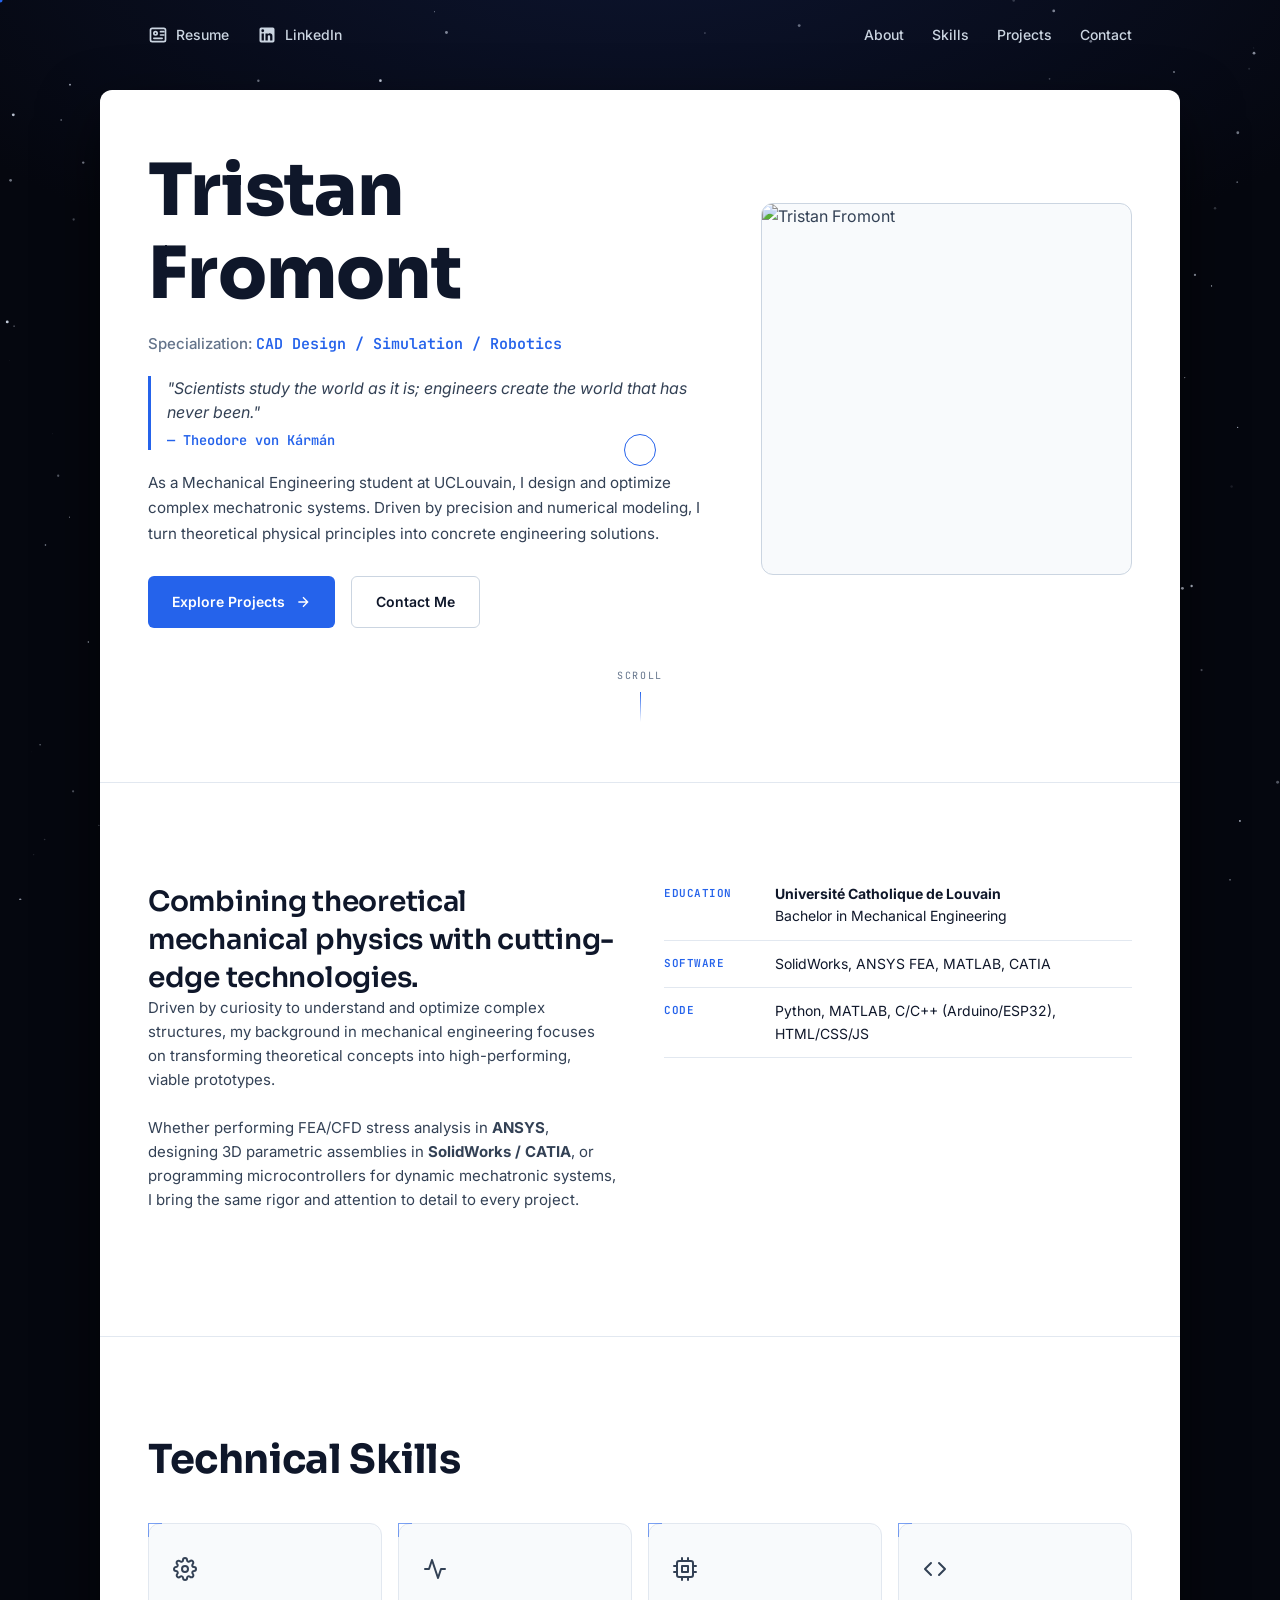
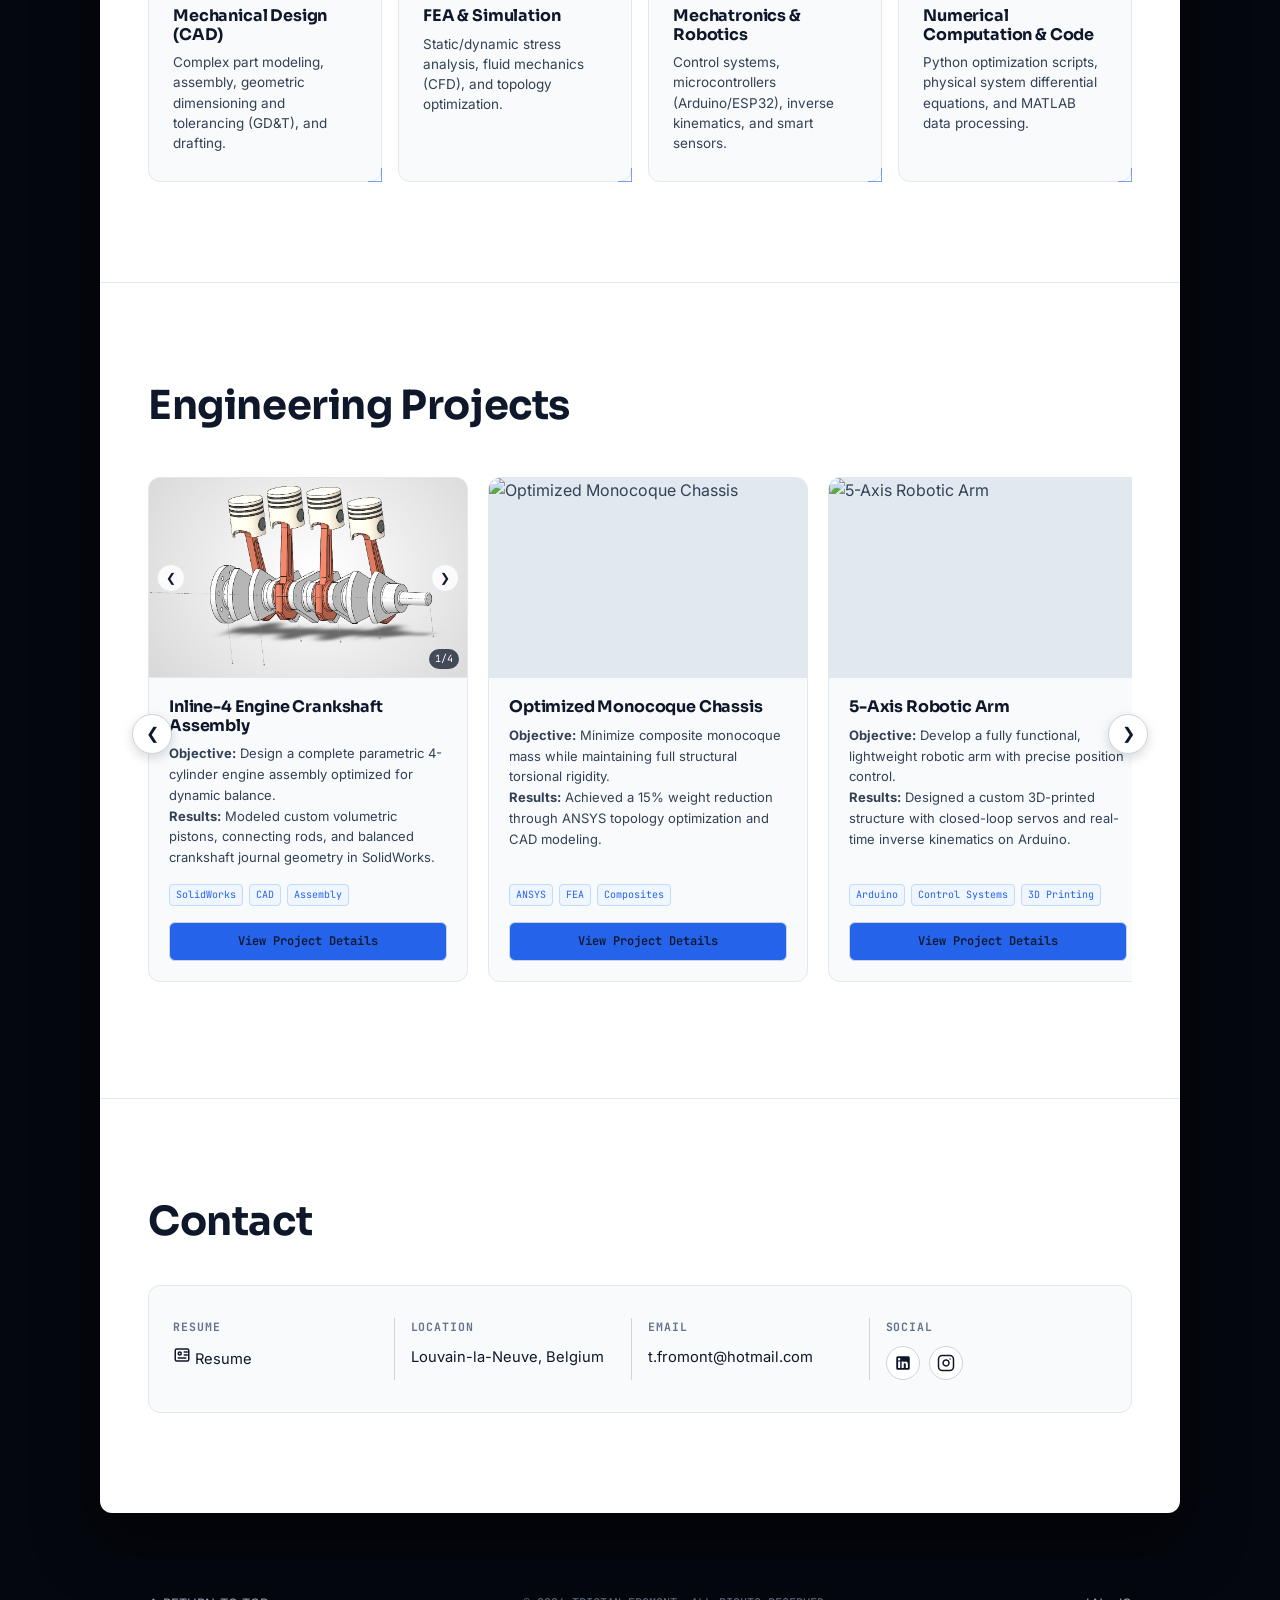
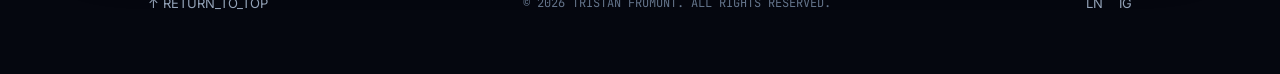
==== index.html @ 19941655 "Add files via upload" ====
<!DOCTYPE html>
<html lang="en">
<head>
    <meta charset="UTF-8">
    <meta name="viewport" content="width=device-width, initial-scale=1.0">
    <title>Mechanical Engineering & Innovation | Tristan Fromont Portfolio</title>

    <link rel="preconnect" href="https://fonts.googleapis.com">
    <link rel="preconnect" href="https://fonts.gstatic.com" crossorigin>
    <link href="https://fonts.googleapis.com/css2?family=Inter:wght@300;400;500;600&family=JetBrains+Mono:wght@400;500&family=Sora:wght@500;600;700&display=swap" rel="stylesheet">

    <link rel="stylesheet" href="css/style.css">
</head>
<body>

<a href="#main" class="skip-link">Skip to main content</a>

<canvas id="starfield"></canvas>
<div class="grid-overlay"></div>

<div class="cursor-dot"></div>
<div class="cursor-ring"></div>

<header class="nav" id="nav">
    <div class="nav__inner">
        <div class="nav__actions-left">
            <a href="documents/CV.pdf" download class="nav__link nav__link--icon" title="Download Resume">
                <svg width="22" height="22" viewBox="0 0 24 24" fill="none" stroke="currentColor" stroke-width="2" stroke-linecap="round" stroke-linejoin="round">
                    <rect x="3" y="4" width="18" height="16" rx="2"/>
                    <circle cx="9" cy="10" r="2"/>
                    <line x1="15" y1="8" x2="19" y2="8"/>
                    <line x1="15" y1="12" x2="19" y2="12"/>
                    <line x1="7" y1="16" x2="17" y2="16"/>
                </svg>
                <span>Resume</span>
            </a>

            <a href="https://linkedin.com" target="_blank" rel="noopener" class="nav__link nav__link--icon" title="LinkedIn Profile" aria-label="LinkedIn Profile">
                <svg width="22" height="22" viewBox="0 0 24 24" fill="currentColor">
                    <path d="M19 3a2 2 0 0 1 2 2v14a2 2 0 0 1-2 2H5a2 2 0 0 1-2-2V5a2 2 0 0 1 2-2h14m-.5 15.5v-5.3a3.26 3.26 0 0 0-3.26-3.26c-.85 0-1.84.52-2.28 1.3v-1.11h-2.79v8.37h2.79v-4.93c0-.77.62-1.4 1.39-1.4a1.4 1.4 0 0 1 1.4 1.4v4.93h2.75M6.88 8.56a1.68 1.68 0 0 0 1.68-1.68c0-.93-.75-1.69-1.68-1.69a1.69 1.69 0 0 0-1.69 1.69c0 .93.76 1.68 1.69 1.68m1.39 9.94v-8.37H5.5v8.37h2.77z"/>
                </svg>
                <span>LinkedIn</span>
            </a>
        </div>

        <nav class="nav__links">
            <a href="#about" class="nav__link" data-nav>About</a>
            <a href="#skills" class="nav__link" data-nav>Skills</a>
            <a href="#projects" class="nav__link" data-nav>Projects</a>
            <a href="#contact" class="nav__link" data-nav>Contact</a>
        </nav>

        <button class="nav__burger" id="navBurger" aria-label="Mobile Menu" aria-expanded="false">
            <span></span><span></span><span></span>
        </button>
    </div>

    <div class="nav__mobile" id="navMobile">
        <a href="documents/CV.pdf" download class="nav__link">Resume</a>
        <a href="https://linkedin.com" target="_blank" rel="noopener" class="nav__link">LinkedIn</a>
        <a href="#about" data-nav>About</a>
        <a href="#skills" data-nav>Skills</a>
        <a href="#projects" data-nav>Projects</a>
        <a href="#contact" data-nav>Contact</a>
    </div>
</header>

<main id="main">

    <section id="home" class="hero">
        <div class="hero__inner">
            <div class="hero__content" data-reveal>
                <h1 class="hero__name">
                    <span>Tristan</span>
                    <span>Fromont</span>
                </h1>

                <p class="hero__role">
                    Specialization: <span class="hero__role-mono">CAD Design / Simulation / Robotics</span>
                </p>

                <blockquote class="hero__tagline">
                    "Scientists study the world as it is; engineers create the world that has never been."
                    <cite class="hero__tagline-author">— Theodore von Kármán</cite>
                </blockquote>

                <p class="hero__intro">
                    As a Mechanical Engineering student at UCLouvain, I design and optimize complex mechatronic systems. Driven by precision and numerical modeling, I turn theoretical physical principles into concrete engineering solutions.
                </p>

                <div class="hero__actions">
                    <a href="#projects" class="btn btn--primary">
                        <span>Explore Projects</span>
                        <svg width="16" height="16" viewBox="0 0 24 24" fill="none" stroke="currentColor" stroke-width="2"><path d="M5 12h14M12 5l7 7-7 7"/></svg>
                    </a>
                    <a href="#contact" class="btn btn--ghost">Contact Me</a>
                </div>
            </div>

            <div class="hero__visual" data-reveal>
                <div class="viewport">
                    <div class="corner corner--tl"></div>
                    <div class="corner corner--tr"></div>
                    <div class="corner corner--bl"></div>
                    <div class="corner corner--br"></div>

                    <img src="assets/projects/PhotoMoi.jpg" alt="Tristan Fromont" class="hero__profile-img">
                </div>
            </div>
        </div>

        <div class="scroll-cue">
            <span>SCROLL</span>
            <div class="scroll-cue__line"></div>
        </div>
    </section>

    <section id="about" class="section__inner" data-reveal>
        <div class="about__grid">
            <div class="about__content">
                <h2 class="about__statement">
                    Combining theoretical mechanical physics with cutting-edge technologies.
                </h2>
                <div class="about__details">
                    <p>
                        Driven by curiosity to understand and optimize complex structures, my background in mechanical engineering focuses on transforming theoretical concepts into high-performing, viable prototypes.
                    </p>
                    <p>
                        Whether performing FEA/CFD stress analysis in <strong>ANSYS</strong>, designing 3D parametric assemblies in <strong>SolidWorks / CATIA</strong>, or programming microcontrollers for dynamic mechatronic systems, I bring the same rigor and attention to detail to every project.
                    </p>
                </div>
            </div>

            <div class="about__side">
                <ul class="about__facts">
                    <li>
                        <span>EDUCATION</span>
                        <div>
                            <strong>Université Catholique de Louvain</strong><br>
                            Bachelor in Mechanical Engineering
                        </div>
                    </li>
                    <li>
                        <span>SOFTWARE</span>
                        <div>
                            SolidWorks, ANSYS FEA, MATLAB, CATIA
                        </div>
                    </li>
                    <li>
                        <span>CODE</span>
                        <div>
                            Python, MATLAB, C/C++ (Arduino/ESP32), HTML/CSS/JS
                        </div>
                    </li>
                </ul>
            </div>
        </div>
    </section>

    <section id="skills" class="section__inner" data-reveal>
        <h2 class="section__title">Technical Skills</h2>

        <div class="skills__grid">
            <div class="skill-card">
                <div class="corner corner--tl"></div>
                <div class="corner corner--br"></div>
                <div class="skill-card__icon">
                    <svg width="24" height="24" viewBox="0 0 24 24" fill="none" stroke="currentColor" stroke-width="2" stroke-linecap="round" stroke-linejoin="round">
                        <circle cx="12" cy="12" r="3"></circle>
                        <path d="M19.4 15a1.65 1.65 0 0 0 .33 1.82l.06.06a2 2 0 0 1 0 2.83 2 2 0 0 1-2.83 0l-.06-.06a1.65 1.65 0 0 0-1.82-.33 1.65 1.65 0 0 0-1 1.51V21a2 2 0 0 1-2 2 2 2 0 0 1-2-2v-.09A1.65 1.65 0 0 0 9 19.4a1.65 1.65 0 0 0-1.82.33l-.06.06a2 2 0 0 1-2.83 0 2 2 0 0 1 0-2.83l.06-.06a1.65 1.65 0 0 0 .33-1.82 1.65 1.65 0 0 0-1.51-1H3a2 2 0 0 1-2-2 2 2 0 0 1 2-2h.09A1.65 1.65 0 0 0 4.6 9a1.65 1.65 0 0 0-.33-1.82l-.06-.06a2 2 0 0 1 0-2.83 2 2 0 0 1 2.83 0l.06.06a1.65 1.65 0 0 0 1.82.33H9a1.65 1.65 0 0 0 1-1.51V3a2 2 0 0 1 2-2 2 2 0 0 1 2 2v.09a1.65 1.65 0 0 0 1 1.51 1.65 1.65 0 0 0 1.82-.33l.06-.06a2 2 0 0 1 2.83 0 2 2 0 0 1 0 2.83l-.06.06a1.65 1.65 0 0 0-.33 1.82V9a1.65 1.65 0 0 0 1.51 1H21a2 2 0 0 1 2 2 2 2 0 0 1-2 2h-.09a1.65 1.65 0 0 0-1.51 1z"></path>
                    </svg>
                </div>
                <h4>Mechanical Design (CAD)</h4>
                <p>Complex part modeling, assembly, geometric dimensioning and tolerancing (GD&T), and drafting.</p>
            </div>
            <div class="skill-card">
                <div class="corner corner--tl"></div>
                <div class="corner corner--br"></div>
                <div class="skill-card__icon">
                    <svg width="24" height="24" viewBox="0 0 24 24" fill="none" stroke="currentColor" stroke-width="2" stroke-linecap="round" stroke-linejoin="round">
                        <polyline points="22 12 18 12 15 21 9 3 6 12 2 12"></polyline>
                    </svg>
                </div>
                <h4>FEA & Simulation</h4>
                <p>Static/dynamic stress analysis, fluid mechanics (CFD), and topology optimization.</p>
            </div>
            <div class="skill-card">
                <div class="corner corner--tl"></div>
                <div class="corner corner--br"></div>
                <div class="skill-card__icon">
                    <svg width="24" height="24" viewBox="0 0 24 24" fill="none" stroke="currentColor" stroke-width="2" stroke-linecap="round" stroke-linejoin="round">
                        <rect x="4" y="4" width="16" height="16" rx="2" ry="2"></rect>
                        <rect x="9" y="9" width="6" height="6"></rect>
                        <line x1="9" y1="1" x2="9" y2="4"></line>
                        <line x1="15" y1="1" x2="15" y2="4"></line>
                        <line x1="9" y1="20" x2="9" y2="23"></line>
                        <line x1="15" y1="20" x2="15" y2="23"></line>
                        <line x1="20" y1="9" x2="23" y2="9"></line>
                        <line x1="20" y1="15" x2="23" y2="15"></line>
                        <line x1="1" y1="9" x2="4" y2="9"></line>
                        <line x1="1" y1="15" x2="4" y2="15"></line>
                    </svg>
                </div>
                <h4>Mechatronics & Robotics</h4>
                <p>Control systems, microcontrollers (Arduino/ESP32), inverse kinematics, and smart sensors.</p>
            </div>
            <div class="skill-card">
                <div class="corner corner--tl"></div>
                <div class="corner corner--br"></div>
                <div class="skill-card__icon">
                    <svg width="24" height="24" viewBox="0 0 24 24" fill="none" stroke="currentColor" stroke-width="2" stroke-linecap="round" stroke-linejoin="round">
                        <polyline points="16 18 22 12 16 6"></polyline>
                        <polyline points="8 6 2 12 8 18"></polyline>
                    </svg>
                </div>
                <h4>Numerical Computation & Code</h4>
                <p>Python optimization scripts, physical system differential equations, and MATLAB data processing.</p>
            </div>
        </div>
    </section>

    <section id="projects" class="section__inner" data-reveal>
        <h2 class="section__title">Engineering Projects</h2>

        <div class="projects__slider-wrapper">
            <button class="projects-nav-btn projects-nav-btn--prev" onclick="scrollProjects('left')" aria-label="Previous Project">❮</button>
            <button class="projects-nav-btn projects-nav-btn--next" onclick="scrollProjects('right')" aria-label="Next Project">❯</button>

            <div class="projects__grid--horizontal" id="projectsGrid">

                <article class="project-card">
                    <div class="project-card__media">
                        <button class="img-nav-btn img-nav-btn--prev" onclick="changeProjectImage(this, -1)" aria-label="Previous image">❮</button>
                        <button class="img-nav-btn img-nav-btn--next" onclick="changeProjectImage(this, 1)" aria-label="Next image">❯</button>

                        <span class="img-counter">1/4</span>

                        <img src="assets/projects/vilbrequin_principale.png" alt="3D Iso View" class="project-card__img-item active">
                        <img src="assets/projects/vilbrequin_face.png" alt="Front View" class="project-card__img-item">
                        <img src="assets/projects/vilbrequin_cote.png" alt="Side View" class="project-card__img-item">
                        <img src="assets/projects/vilbrequin_haut.png" alt="Top View" class="project-card__img-item">
                    </div>
                    <div class="project-card__body">
                        <h3 class="project-card__title">Inline-4 Engine Crankshaft Assembly</h3>
                        <p class="project-card__desc">
                            <strong>Objective:</strong> Design a complete parametric 4-cylinder engine assembly optimized for dynamic balance.<br>
                            <strong>Results:</strong> Modeled custom volumetric pistons, connecting rods, and balanced crankshaft journal geometry in SolidWorks.
                        </p>
                        <div class="project-card__stack">
                            <span>SolidWorks</span>
                            <span>CAD</span>
                            <span>Assembly</span>
                        </div>
                        <div class="project-card__actions">
                            <a href="project-engine.html" class="btn btn--primary">View Project Details</a>
                        </div>
                    </div>
                </article>

                <article class="project-card">
                    <div class="project-card__media">
                        <img src="assets/projects/chassis.jpg" alt="Optimized Monocoque Chassis" class="project-card__img-item active">
                    </div>
                    <div class="project-card__body">
                        <h3 class="project-card__title">Optimized Monocoque Chassis</h3>
                        <p class="project-card__desc">
                            <strong>Objective:</strong> Minimize composite monocoque mass while maintaining full structural torsional rigidity.<br>
                            <strong>Results:</strong> Achieved a 15% weight reduction through ANSYS topology optimization and CAD modeling.
                        </p>
                        <div class="project-card__stack">
                            <span>ANSYS</span>
                            <span>FEA</span>
                            <span>Composites</span>
                        </div>
                        <div class="project-card__actions">
                            <a href="project-chassis.html" class="btn btn--primary">View Project Details</a>
                        </div>
                    </div>
                </article>

                <article class="project-card">
                    <div class="project-card__media">
                        <img src="assets/projects/robotic-arm.jpg" alt="5-Axis Robotic Arm" class="project-card__img-item active">
                    </div>
                    <div class="project-card__body">
                        <h3 class="project-card__title">5-Axis Robotic Arm</h3>
                        <p class="project-card__desc">
                            <strong>Objective:</strong> Develop a fully functional, lightweight robotic arm with precise position control.<br>
                            <strong>Results:</strong> Designed a custom 3D-printed structure with closed-loop servos and real-time inverse kinematics on Arduino.
                        </p>
                        <div class="project-card__stack">
                            <span>Arduino</span>
                            <span>Control Systems</span>
                            <span>3D Printing</span>
                        </div>
                        <div class="project-card__actions">
                            <a href="project-robotic-arm.html" class="btn btn--primary">View Project Details</a>
                        </div>
                    </div>
                </article>

                <article class="project-card">
                    <div class="project-card__media">
                        <img src="assets/projects/orbit-sim.jpg" alt="Orbit & Trajectory Simulator" class="project-card__img-item active">
                    </div>
                    <div class="project-card__body">
                        <h3 class="project-card__title">Orbit & Trajectory Simulator</h3>
                        <p class="project-card__desc">
                            <strong>Objective:</strong> Model celestial mechanics, orbital insertion, and gravity assist maneuvers.<br>
                            <strong>Results:</strong> Programmed a Python numerical integration engine (NumPy / Matplotlib) to simulate and display trajectory paths.
                        </p>
                        <div class="project-card__stack">
                            <span>Python</span>
                            <span>NumPy</span>
                            <span>Physics</span>
                        </div>
                        <div class="project-card__actions">
                            <a href="project-orbit.html" class="btn btn--primary">View Project Details</a>
                        </div>
                    </div>
                </article>

            </div>
        </div>
    </section>

    <section id="contact" class="section__inner" data-reveal>
        <h2 class="section__title">Contact</h2>

        <div class="contact-bar">
            <div class="contact-bar__col">
                <span class="contact-bar__label">RESUME</span>
                <a href="documents/CV.pdf" download class="contact-bar__link">
                    <svg width="18" height="18" viewBox="0 0 24 24" fill="none" stroke="currentColor" stroke-width="2" stroke-linecap="round" stroke-linejoin="round">
                        <rect x="3" y="4" width="18" height="16" rx="2"/>
                        <circle cx="9" cy="10" r="2"/>
                        <line x1="15" y1="8" x2="19" y2="8"/>
                        <line x1="15" y1="12" x2="19" y2="12"/>
                        <line x1="7" y1="16" x2="17" y2="16"/>
                    </svg>
                    <span>Resume</span>
                </a>
            </div>

            <div class="contact-bar__col">
                <span class="contact-bar__label">LOCATION</span>
                <span class="contact-bar__text">Louvain-la-Neuve, Belgium</span>
            </div>

            <div class="contact-bar__col">
                <span class="contact-bar__label">EMAIL</span>
                <a href="mailto:t.fromont@hotmail.com" class="contact-bar__value-link">t.fromont@hotmail.com</a>
            </div>

            <div class="contact-bar__col">
                <span class="contact-bar__label">SOCIAL</span>
                <div class="contact-bar__socials">
                    <a href="https://linkedin.com" target="_blank" rel="noopener" aria-label="LinkedIn" class="social-icon-btn">
                        <svg width="18" height="18" viewBox="0 0 24 24" fill="currentColor">
                            <path d="M19 3a2 2 0 0 1 2 2v14a2 2 0 0 1-2 2H5a2 2 0 0 1-2-2V5a2 2 0 0 1 2-2h14m-.5 15.5v-5.3a3.26 3.26 0 0 0-3.26-3.26c-.85 0-1.84.52-2.28 1.3v-1.11h-2.79v8.37h2.79v-4.93c0-.77.62-1.4 1.39-1.4a1.4 1.4 0 0 1 1.4 1.4v4.93h2.75M6.88 8.56a1.68 1.68 0 0 0 1.68-1.68c0-.93-.75-1.69-1.68-1.69a1.69 1.69 0 0 0-1.69 1.69c0 .93.76 1.68 1.69 1.68m1.39 9.94v-8.37H5.5v8.37h2.77z"/>
                        </svg>
                    </a>
                    <a href="https://instagram.com/tristan_fro" target="_blank" rel="noopener" aria-label="Instagram" class="social-icon-btn">
                        <svg width="18" height="18" viewBox="0 0 24 24" fill="none" stroke="currentColor" stroke-width="2" stroke-linecap="round" stroke-linejoin="round">
                            <rect x="2" y="2" width="20" height="20" rx="5" ry="5"></rect>
                            <path d="M16 11.37A4 4 0 1 1 12.63 8 4 4 0 0 1 16 11.37z"></path>
                            <line x1="17.5" y1="6.5" x2="17.51" y2="6.5"></line>
                        </svg>
                    </a>
                </div>
            </div>
        </div>
    </section>
</main>

<footer class="footer">
    <div class="footer__inner">
        <a href="#home" class="footer__top">↑ RETURN_TO_TOP</a>
        <span class="footer__copy">&copy; <span id="year"></span> TRISTAN FROMONT. ALL RIGHTS RESERVED.</span>
        <div class="footer__socials">
            <a href="https://linkedin.com" target="_blank" rel="noopener" aria-label="LinkedIn">LN</a>
            <a href="https://instagram.com/tristan_fro" target="_blank" rel="noopener" aria-label="Instagram">IG</a>
        </div>
    </div>
</footer>

<script src="js/script.js"></script>
</body>
</html>
---- css/style.css ----
/* ================================================================
   PORTFOLIO STYLESHEET
   Design system: "Technical Viewport" — Tranche blanche centrale
   sur fond étoilé deep-space.
   ================================================================ */

/* ----------------------------------------------------------------
   1. DESIGN TOKENS
---------------------------------------------------------------- */
:root {
    /* Backgrounds */
    --bg-space: #05070f;       /* Fond étoilé global */
    --bg-sheet: #ffffff;       /* Tranche blanche centrale */
    --bg-card: #f8fafc;        /* Fond des cartes / panneaux */
    --bg-card-hover: #f1f5f9;  /* Survol des cartes */

    /* Lines & Borders */
    --line: #e2e8f0;
    --line-strong: #cbd5e1;

    /* Text (Fond Blanc) */
    --text-0: #0f172a;        /* Titres, near-black */
    --text-1: #334155;        /* Texte principal, gris foncé */
    --text-2: #64748b;        /* Textes secondaires / étiquettes */

    /* Accents (Ajustés pour lisibilité sur blanc) */
    --accent: #2563eb;        /* Bleu roi dynamique */
    --accent-hover: #1d4ed8;
    --accent-glow: rgba(37, 99, 235, 0.12);

    /* Type */
    --font-display: 'Sora', sans-serif;
    --font-body: 'Inter', sans-serif;
    --font-mono: 'JetBrains Mono', monospace;

    /* Layout */
    --page-max: 1080px;
    --gutter: clamp(20px, 5vw, 48px);
    --section-pad: clamp(50px, 8vw, 100px);
    --radius-s: 6px;
    --radius-m: 12px;

    /* Motion */
    --ease: cubic-bezier(0.16, 1, 0.3, 1);
    --dur-s: 0.25s;
    --dur-m: 0.6s;
}

/* ----------------------------------------------------------------
   2. RESET & BASE
---------------------------------------------------------------- */
* { box-sizing: border-box; }
html { scroll-behavior: smooth; }

@media (prefers-reduced-motion: reduce) {
    html { scroll-behavior: auto; }
    *, *::before, *::after {
        animation-duration: 0.001ms !important;
        animation-iteration-count: 1 !important;
        transition-duration: 0.001ms !important;
        scroll-behavior: auto !important;
    }
}

body {
    margin: 0;
    background: var(--bg-space);
    color: var(--text-1);
    font-family: var(--font-body);
    font-size: 16px;
    line-height: 1.6;
    -webkit-font-smoothing: antialiased;
    overflow-x: hidden;
}

h1, h2, h3, h4 {
    font-family: var(--font-display);
    color: var(--text-0);
    margin: 0;
    line-height: 1.15;
    letter-spacing: -0.01em;
}

p { margin: 0; }
ul { margin: 0; padding: 0; list-style: none; }
a { color: inherit; text-decoration: none; }
button { font: inherit; color: inherit; background: none; border: none; cursor: pointer; }
img { max-width: 100%; display: block; }

code {
    font-family: var(--font-mono);
    background: #e0f2fe;
    padding: 0.1em 0.4em;
    border-radius: 4px;
    font-size: 0.85em;
    color: var(--accent);
}

:focus-visible {
    outline: 2px solid var(--accent);
    outline-offset: 3px;
    border-radius: 2px;
}

.skip-link {
    position: absolute;
    left: -9999px;
    top: 0;
    background: var(--accent);
    color: #ffffff;
    padding: 12px 20px;
    z-index: 999;
    font-family: var(--font-mono);
    font-size: 13px;
}
.skip-link:focus { left: 16px; top: 16px; }

/* ----------------------------------------------------------------
   3. BACKGROUND LAYERS (FOND ÉTOILÉ)
---------------------------------------------------------------- */
#starfield {
    position: fixed;
    inset: 0;
    width: 100%;
    height: 100%;
    z-index: -2;
    background: radial-gradient(ellipse 120% 80% at 50% -10%, #0d1530 0%, var(--bg-space) 55%);
}

.grid-overlay {
    position: fixed;
    inset: 0;
    z-index: -1;
    pointer-events: none;
    background-image:
            linear-gradient(rgba(255, 255, 255, 0.08) 1px, transparent 1px),
            linear-gradient(90deg, rgba(255, 255, 255, 0.08) 1px, transparent 1px);
    background-size: 64px 64px;
    opacity: 0.05;
    mask-image: radial-gradient(ellipse 60% 50% at 50% 20%, black, transparent 75%);
}

/* ----------------------------------------------------------------
   4. TRANCHE BLANCHE PRINCIPALE (#MAIN)
---------------------------------------------------------------- */
#main {
    max-width: var(--page-max);
    margin: 90px auto 60px; /* Espace sous le header fixe */
    background-color: var(--bg-sheet);
    border-radius: var(--radius-m);
    box-shadow: 0 25px 60px rgba(0, 0, 0, 0.6);
    position: relative;
    z-index: 2;
    overflow: hidden;
    min-height: 100vh;
}

.section__inner {
    padding: var(--section-pad) var(--gutter);
    border-bottom: 1px solid var(--line);
}

.section__inner:last-of-type {
    border-bottom: none;
}

.section__title {
    font-size: clamp(26px, 3.5vw, 40px);
    font-weight: 700;
    margin-bottom: 40px;
    color: var(--text-0);
}

/* ----------------------------------------------------------------
   5. NAVIGATION
---------------------------------------------------------------- */
.nav {
    position: fixed;
    top: 0; left: 0; right: 0;
    z-index: 500;
    background: transparent;
    transition: background var(--dur-s) var(--ease), border-color var(--dur-s) var(--ease), backdrop-filter var(--dur-s) var(--ease);
}
.nav.is-scrolled {
    background: rgba(5, 7, 15, 0.85);
    backdrop-filter: blur(14px);
    -webkit-backdrop-filter: blur(14px);
    border-bottom: 1px solid rgba(255, 255, 255, 0.1);
}
.nav__inner {
    max-width: var(--page-max);
    margin: 0 auto;
    padding: 18px var(--gutter);
    display: flex;
    align-items: center;
    justify-content: space-between;
    gap: 32px;
}

.nav__actions-left, .nav__links {
    display: flex;
    align-items: center;
    gap: 28px;
}

.nav__link {
    position: relative;
    font-family: var(--font-body);
    font-size: 14px;
    font-weight: 500;
    color: #cbd5e1;
    padding: 6px 0;
    display: inline-flex;
    align-items: center;
    gap: 8px;
    transition: color var(--dur-s);
}

.nav__link svg {
    width: 20px;
    height: 20px;
    display: block;
}

.nav__link::after {
    content: '';
    position: absolute;
    left: 0; bottom: 0;
    width: 0; height: 2px;
    background: #64ffda;
    transition: width var(--dur-s) var(--ease);
}

/* Restauration du soulignement au survol ET à la détection active du scroll */
.nav__link:hover,
.nav__link.active {
    color: #ffffff;
}

.nav__link:hover::after,
.nav__link.active::after {
    width: 100%;
}

.nav__burger {
    display: none;
    width: 32px; height: 24px;
    position: relative;
}
.nav__burger span {
    position: absolute;
    left: 0; right: 0;
    height: 1.5px;
    background: #ffffff;
    transition: transform var(--dur-s) var(--ease), opacity var(--dur-s);
}
.nav__burger span:nth-child(1) { top: 0; }
.nav__burger span:nth-child(2) { top: 11px; }
.nav__burger span:nth-child(3) { top: 22px; }

.nav__mobile {
    display: none;
    flex-direction: column;
    gap: 4px;
    padding: 8px var(--gutter) 24px;
    background: rgba(5, 7, 15, 0.96);
    border-bottom: 1px solid rgba(255, 255, 255, 0.1);
}
.nav__mobile a {
    padding: 14px 4px;
    font-size: 15px;
    color: #cbd5e1;
    border-bottom: 1px solid rgba(255, 255, 255, 0.1);
}
.nav__mobile.is-open { display: flex; }

@media (max-width: 860px) {
    .nav__links, .nav__actions-left { display: none; }
    .nav__burger { display: block; }
}

/* ----------------------------------------------------------------
   6. CUSTOM CURSOR
---------------------------------------------------------------- */
.cursor-dot, .cursor-ring {
    position: fixed;
    top: 0; left: 0;
    pointer-events: none;
    z-index: 9999;
    border-radius: 50%;
    transform: translate(-50%, -50%);
}
.cursor-dot { width: 5px; height: 5px; background: var(--accent); }
.cursor-ring {
    width: 32px; height: 32px;
    border: 1px solid var(--accent);
    transition: width var(--dur-s) var(--ease), height var(--dur-s) var(--ease);
}
@media (hover: none), (pointer: coarse) {
    .cursor-dot, .cursor-ring { display: none; }
}

/* ----------------------------------------------------------------
   7. CORNER-BRACKET MOTIF
---------------------------------------------------------------- */
.corner {
    position: absolute;
    width: 14px; height: 14px;
    border: 1px solid var(--accent);
    opacity: 0.6;
}
.corner--tl { top: -1px; left: -1px; border-right: none; border-bottom: none; }
.corner--tr { top: -1px; right: -1px; border-left: none; border-bottom: none; }
.corner--bl { bottom: -1px; left: -1px; border-right: none; border-top: none; }
.corner--br { bottom: -1px; right: -1px; border-left: none; border-top: none; }

/* ----------------------------------------------------------------
   8. BUTTONS
---------------------------------------------------------------- */
.btn {
    display: inline-flex;
    align-items: center;
    justify-content: center;
    gap: 10px;
    padding: 14px 24px;
    border-radius: var(--radius-s);
    font-size: 14px;
    font-weight: 600;
    font-family: var(--font-body);
    transition: all var(--dur-s) var(--ease);
    white-space: nowrap;
}
.btn svg { transition: transform var(--dur-s) var(--ease); flex-shrink: 0; }
.btn:hover svg { transform: translateX(3px); }

.btn--primary {
    background: var(--accent);
    color: #ffffff;
}
.btn--primary:hover {
    background: var(--accent-hover);
    box-shadow: 0 4px 18px var(--accent-glow);
    transform: translateY(-2px);
}

.btn--ghost {
    border: 1px solid var(--line-strong);
    color: var(--text-0);
    background: transparent;
}
.btn--ghost:hover {
    border-color: var(--accent);
    background: var(--accent-glow);
    color: var(--accent);
    transform: translateY(-2px);
}

/* ----------------------------------------------------------------
   9. HERO SECTION
---------------------------------------------------------------- */
.hero {
    padding: 60px var(--gutter);
    border-bottom: 1px solid var(--line);
}

.hero__inner {
    display: grid;
    grid-template-columns: 1.2fr 0.8fr;
    gap: 3.5rem;
    align-items: center;
}

.hero__name {
    font-size: clamp(40px, 6vw, 72px);
    font-weight: 800;
    color: var(--text-0);
    display: flex;
    flex-direction: column;
    margin-bottom: 16px;
}

.hero__role {
    font-size: 15px;
    color: var(--text-2);
    margin-bottom: 20px;
    font-weight: 500;
}
.hero__role-mono { font-family: var(--font-mono); color: var(--accent); font-weight: 600; }

.hero__tagline {
    font-size: 1rem;
    font-weight: 400;
    font-style: italic;
    color: var(--text-1);
    border-left: 3px solid var(--accent);
    padding-left: 1rem;
    margin: 1.25rem 0;
    line-height: 1.5;
}

.hero__tagline-author {
    display: block;
    font-style: normal;
    font-family: var(--font-mono);
    font-size: 0.85rem;
    color: var(--accent);
    margin-top: 0.4rem;
    font-weight: 600;
}

.hero__intro {
    color: var(--text-1);
    font-size: 0.95rem;
    line-height: 1.65;
    margin-bottom: 30px;
}

.hero__actions { display: flex; gap: 16px; flex-wrap: wrap; }

.viewport {
    position: relative;
    aspect-ratio: 1 / 1;
    border: 1px solid var(--line-strong);
    border-radius: var(--radius-m);
    background: var(--bg-card);
    overflow: hidden;
}

.hero__profile-img {
    width: 100%;
    height: 100%;
    object-fit: cover;
}

.scroll-cue {
    display: flex;
    flex-direction: column;
    align-items: center;
    gap: 8px;
    font-family: var(--font-mono);
    font-size: 10px;
    letter-spacing: 0.16em;
    color: var(--text-2);
    margin-top: 40px;
}
.scroll-cue__line {
    width: 1px;
    height: 30px;
    background: linear-gradient(var(--accent), transparent);
    animation: scrollLine 2s var(--ease) infinite;
}
@keyframes scrollLine {
    0% { transform: scaleY(0); transform-origin: top; }
    50% { transform: scaleY(1); transform-origin: top; }
    50.01% { transform-origin: bottom; }
    100% { transform: scaleY(0); transform-origin: bottom; }
}

@media (max-width: 900px) {
    .hero__inner { grid-template-columns: 1fr; gap: 2.5rem; }
    .hero__visual { order: -1; max-width: 280px; margin: 0 auto; }
}

/* ----------------------------------------------------------------
   10. ABOUT
---------------------------------------------------------------- */
.about__grid {
    display: grid;
    grid-template-columns: 1fr 1fr;
    gap: 48px;
    align-items: start;
}
.about__statement {
    font-size: clamp(20px, 2.4vw, 28px);
    font-weight: 600;
    color: var(--text-0);
    line-height: 1.35;
}
.about__details p {
    color: var(--text-1);
    margin-bottom: 24px;
    font-size: 15px;
}
.about__facts { display: flex; flex-direction: column; gap: 12px; }
.about__facts li {
    display: flex;
    gap: 16px;
    font-size: 14px;
    color: var(--text-0);
    padding-bottom: 12px;
    border-bottom: 1px solid var(--line);
}
.about__facts li span {
    font-family: var(--font-mono);
    color: var(--accent);
    font-weight: 600;
    min-width: 95px;
    font-size: 11px;
    text-transform: uppercase;
    letter-spacing: 0.05em;
    padding-top: 2px;
}
@media (max-width: 820px) { .about__grid { grid-template-columns: 1fr; } }

/* ----------------------------------------------------------------
   11. SKILLS
---------------------------------------------------------------- */
.skills__grid {
    display: grid;
    grid-template-columns: repeat(auto-fit, minmax(220px, 1fr));
    gap: 16px;
}
.skill-card {
    position: relative;
    background: var(--bg-card);
    border: 1px solid var(--line);
    border-radius: var(--radius-m);
    padding: 28px 24px;
    transition: all var(--dur-s) var(--ease);
}
.skill-card:hover {
    background: var(--bg-card-hover);
    border-color: var(--accent);
    transform: translateY(-4px);
    box-shadow: 0 10px 25px rgba(0, 0, 0, 0.05);
}
.skill-card__icon {
    font-size: 1.6rem;
    margin-bottom: 14px;
}
.skill-card h4 {
    font-size: 16px;
    font-weight: 700;
    margin-bottom: 8px;
}
.skill-card p {
    font-size: 13.5px;
    color: var(--text-1);
    line-height: 1.5;
}

/* ----------------------------------------------------------------
   12. PROJECTS
---------------------------------------------------------------- */
.projects__slider-wrapper {
    position: relative;
    width: 100%;
}

.projects__grid--horizontal {
    display: flex;
    gap: 20px;
    overflow-x: auto;
    scroll-behavior: smooth;
    scroll-snap-type: x mandatory;
    padding: 8px 4px 16px;
    scrollbar-width: none;
}
.projects__grid--horizontal::-webkit-scrollbar { display: none; }

.projects__grid--horizontal .project-card {
    flex: 0 0 320px;
    max-width: 320px;
    scroll-snap-align: start;
}

.project-card {
    background: var(--bg-card);
    border: 1px solid var(--line);
    border-radius: var(--radius-m);
    overflow: hidden;
    transition: all var(--dur-s) var(--ease);
    display: flex;
    flex-direction: column;
}
.project-card:hover {
    transform: translateY(-5px);
    border-color: var(--accent);
    box-shadow: 0 12px 30px rgba(0, 0, 0, 0.08);
}

.project-card__media {
    position: relative;
    width: 100%;
    height: 200px;
    background: #e2e8f0;
    overflow: hidden;
    border-bottom: 1px solid var(--line);
}

.project-card__img-item {
    position: absolute;
    top: 0; left: 0;
    width: 100%; height: 100%;
    object-fit: cover;
    opacity: 0;
    transition: opacity var(--dur-s) ease-in-out;
}
.project-card__img-item.active { opacity: 1; }

.projects-nav-btn {
    position: absolute;
    top: 50%;
    transform: translateY(-50%);
    width: 40px; height: 40px;
    border-radius: 50%;
    background: var(--bg-sheet);
    border: 1px solid var(--line-strong);
    color: var(--text-0);
    font-size: 1rem;
    z-index: 20;
    display: flex;
    align-items: center;
    justify-content: center;
    box-shadow: 0 4px 12px rgba(0, 0, 0, 0.15);
    transition: all var(--dur-s) var(--ease);
}
.projects-nav-btn:hover {
    background: var(--accent);
    color: #ffffff;
    border-color: var(--accent);
}
.projects-nav-btn--prev { left: -16px; }
.projects-nav-btn--next { right: -16px; }

.img-nav-btn {
    position: absolute;
    top: 50%;
    transform: translateY(-50%);
    width: 28px; height: 28px;
    background: rgba(255, 255, 255, 0.85);
    color: var(--text-0);
    border: 1px solid var(--line);
    border-radius: 50%;
    z-index: 10;
    display: flex;
    align-items: center;
    justify-content: center;
    font-size: 0.75rem;
}

.img-nav-btn--prev { left: 8px; }
.img-nav-btn--next { right: 8px; }

.img-counter {
    position: absolute;
    bottom: 8px; right: 8px;
    background: rgba(15, 23, 42, 0.75);
    color: #ffffff;
    font-family: var(--font-mono);
    font-size: 10px;
    padding: 2px 6px;
    border-radius: 10px;
    z-index: 10;
}

.project-card__body {
    padding: 20px;
    display: flex;
    flex-direction: column;
    flex: 1;
}

.project-card__date {
    font-family: var(--font-mono);
    font-size: 11px;
    color: var(--text-2);
    margin-bottom: 6px;
}

.project-card__title { font-size: 16px; font-weight: 700; margin-bottom: 8px; }
.project-card__desc { font-size: 13px; color: var(--text-1); margin-bottom: 16px; flex: 1; }

.project-card__stack {
    display: flex;
    flex-wrap: wrap;
    gap: 6px;
    margin-bottom: 16px;
}
.project-card__stack span {
    font-family: var(--font-mono);
    font-size: 10px;
    color: var(--accent);
    background: #eff6ff;
    border: 1px solid #bfdbfe;
    padding: 2px 6px;
    border-radius: 4px;
}

.project-card__actions a {
    display: block;
    text-align: center;
    padding: 9px 12px;
    border-radius: var(--radius-s);
    font-size: 12px;
    font-family: var(--font-mono);
    border: 1px solid var(--line-strong);
    color: var(--text-0);
    transition: all var(--dur-s);
}
.project-card__actions a:hover {
    border-color: var(--accent);
    background: var(--accent);
    color: #ffffff;
}

/* ----------------------------------------------------------------
   13. CONTACT BAR
---------------------------------------------------------------- */
.contact-bar {
    display: grid;
    grid-template-columns: repeat(4, 1fr);
    gap: 1rem;
    background: var(--bg-card);
    border: 1px solid var(--line);
    border-radius: var(--radius-m);
    padding: 2rem 1.5rem;
    margin-top: 10px;
}

.contact-bar__col {
    display: flex;
    flex-direction: column;
    gap: 0.6rem;
    border-right: 1px solid var(--line-strong);
    padding-right: 1.2rem;
}

.contact-bar__col:last-child {
    border-right: none;
    padding-right: 0;
}

.contact-bar__label {
    font-family: var(--font-mono);
    font-size: 0.72rem;
    font-weight: 700;
    letter-spacing: 0.08em;
    color: var(--text-2);
    text-transform: uppercase;
}

.contact-bar__text,
.contact-bar__value-link,
.contact-bar__link {
    font-family: var(--font-body);
    font-size: 0.92rem;
    color: var(--text-0);
    transition: color var(--dur-s) ease;
}

.contact-bar__value-link:hover,
.contact-bar__link:hover {
    color: var(--accent);
}

.contact-bar__socials {
    display: flex;
    align-items: center;
    gap: 0.6rem;
}

.social-icon-btn {
    display: flex;
    align-items: center;
    justify-content: center;
    width: 34px; height: 34px;
    border-radius: 50%;
    background: #ffffff;
    border: 1px solid var(--line-strong);
    color: var(--text-0);
    transition: all var(--dur-s) ease;
}

.social-icon-btn:hover {
    background: var(--accent);
    border-color: var(--accent);
    color: #ffffff;
    transform: translateY(-2px);
}

@media (max-width: 768px) {
    .contact-bar {
        grid-template-columns: 1fr;
        gap: 1.5rem;
    }
    .contact-bar__col {
        border-right: none;
        border-bottom: 1px solid var(--line);
        padding-right: 0;
        padding-bottom: 1.2rem;
    }
    .contact-bar__col:last-child {
        border-bottom: none;
        padding-bottom: 0;
    }
}

/* ----------------------------------------------------------------
   14. REVEAL-ON-SCROLL
---------------------------------------------------------------- */
[data-reveal] {
    opacity: 0;
    transform: translateY(20px);
    transition: opacity 0.8s var(--ease), transform 0.8s var(--ease);
}
[data-reveal].is-visible {
    opacity: 1;
    transform: translateY(0);
}

/* ----------------------------------------------------------------
   15. FOOTER
---------------------------------------------------------------- */
.footer {
    max-width: var(--page-max);
    margin: 0 auto 40px;
    padding: 20px var(--gutter);
}
.footer__inner {
    display: flex;
    align-items: center;
    justify-content: space-between;
    flex-wrap: wrap;
    gap: 16px;
}
.footer__top, .footer__socials a {
    font-size: 13px;
    color: #94a3b8;
    transition: color var(--dur-s);
}
.footer__top:hover, .footer__socials a:hover { color: #ffffff; }
.footer__copy {
    font-family: var(--font-mono);
    font-size: 12px;
    color: #64748b;
}
.footer__socials { display: flex; gap: 16px; }

@media (max-width: 700px) {
    .footer__inner { justify-content: center; text-align: center; }
}
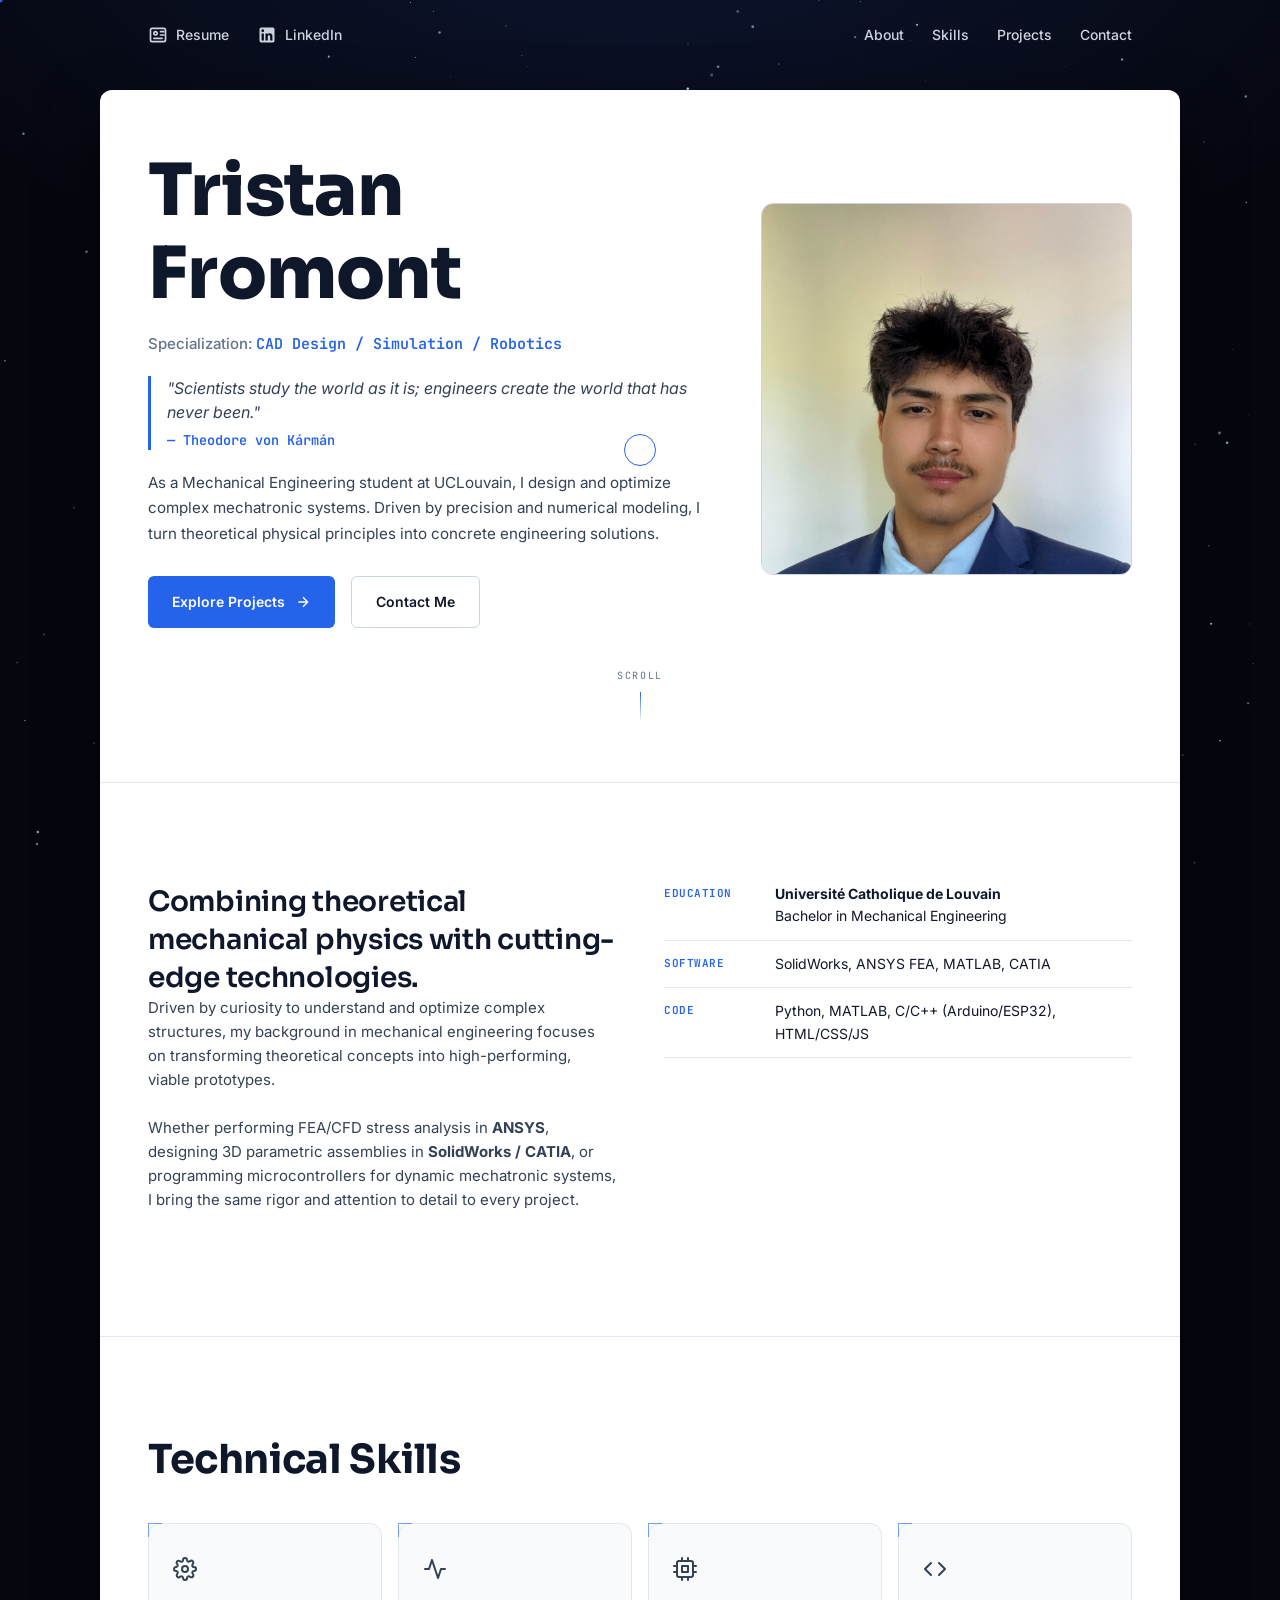
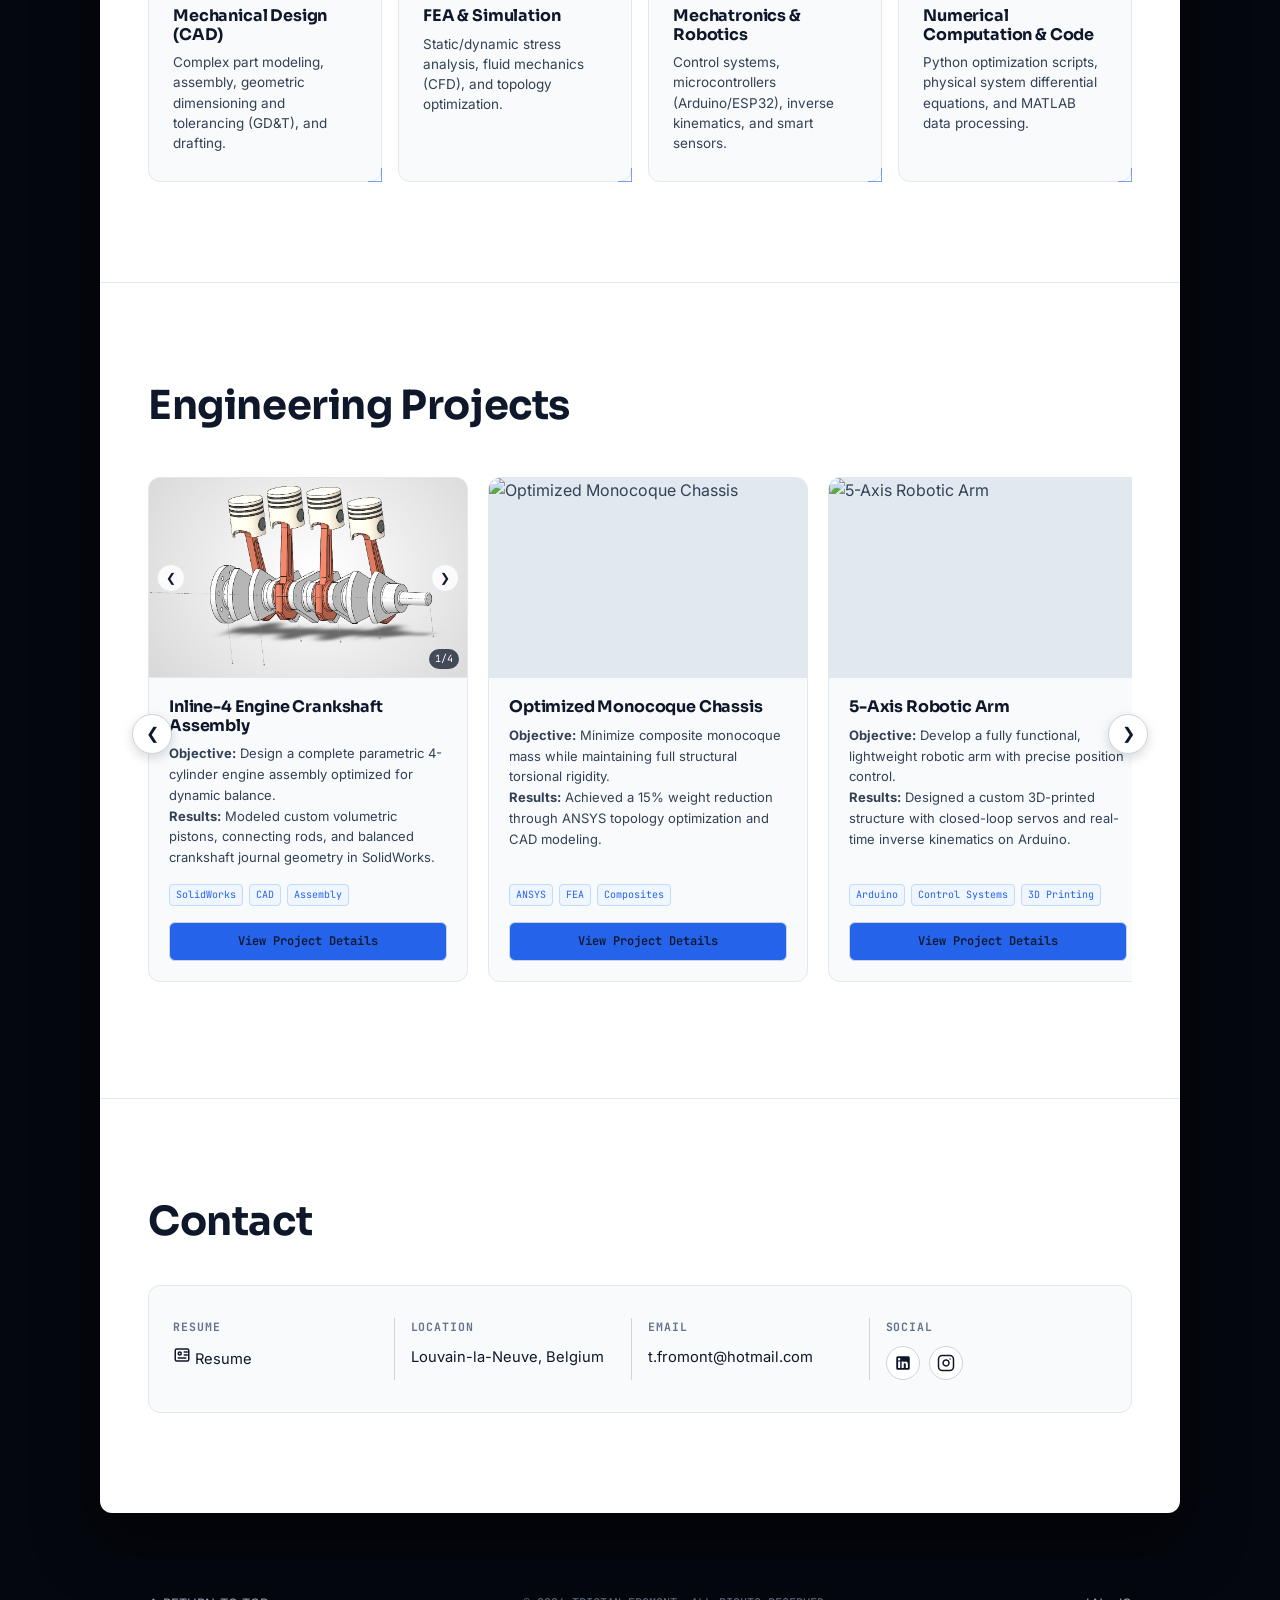
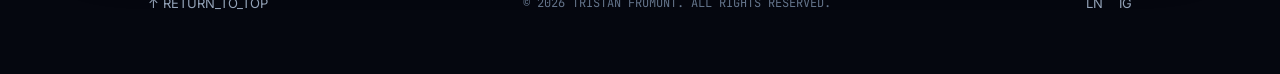
==== commit 373916d3: "Add files via upload" ====
--- a/index.html
+++ b/index.html
@@ -104,7 +104,7 @@
                     <div class="corner corner--bl"></div>
                     <div class="corner corner--br"></div>
 
-                    <img src="assets/projects/PhotoMoi.jpg" alt="Tristan Fromont" class="hero__profile-img">
+                    <img src="assets/projects/PhotoMoi.JPG" alt="Tristan Fromont" class="hero__profile-img">
                 </div>
             </div>
         </div>
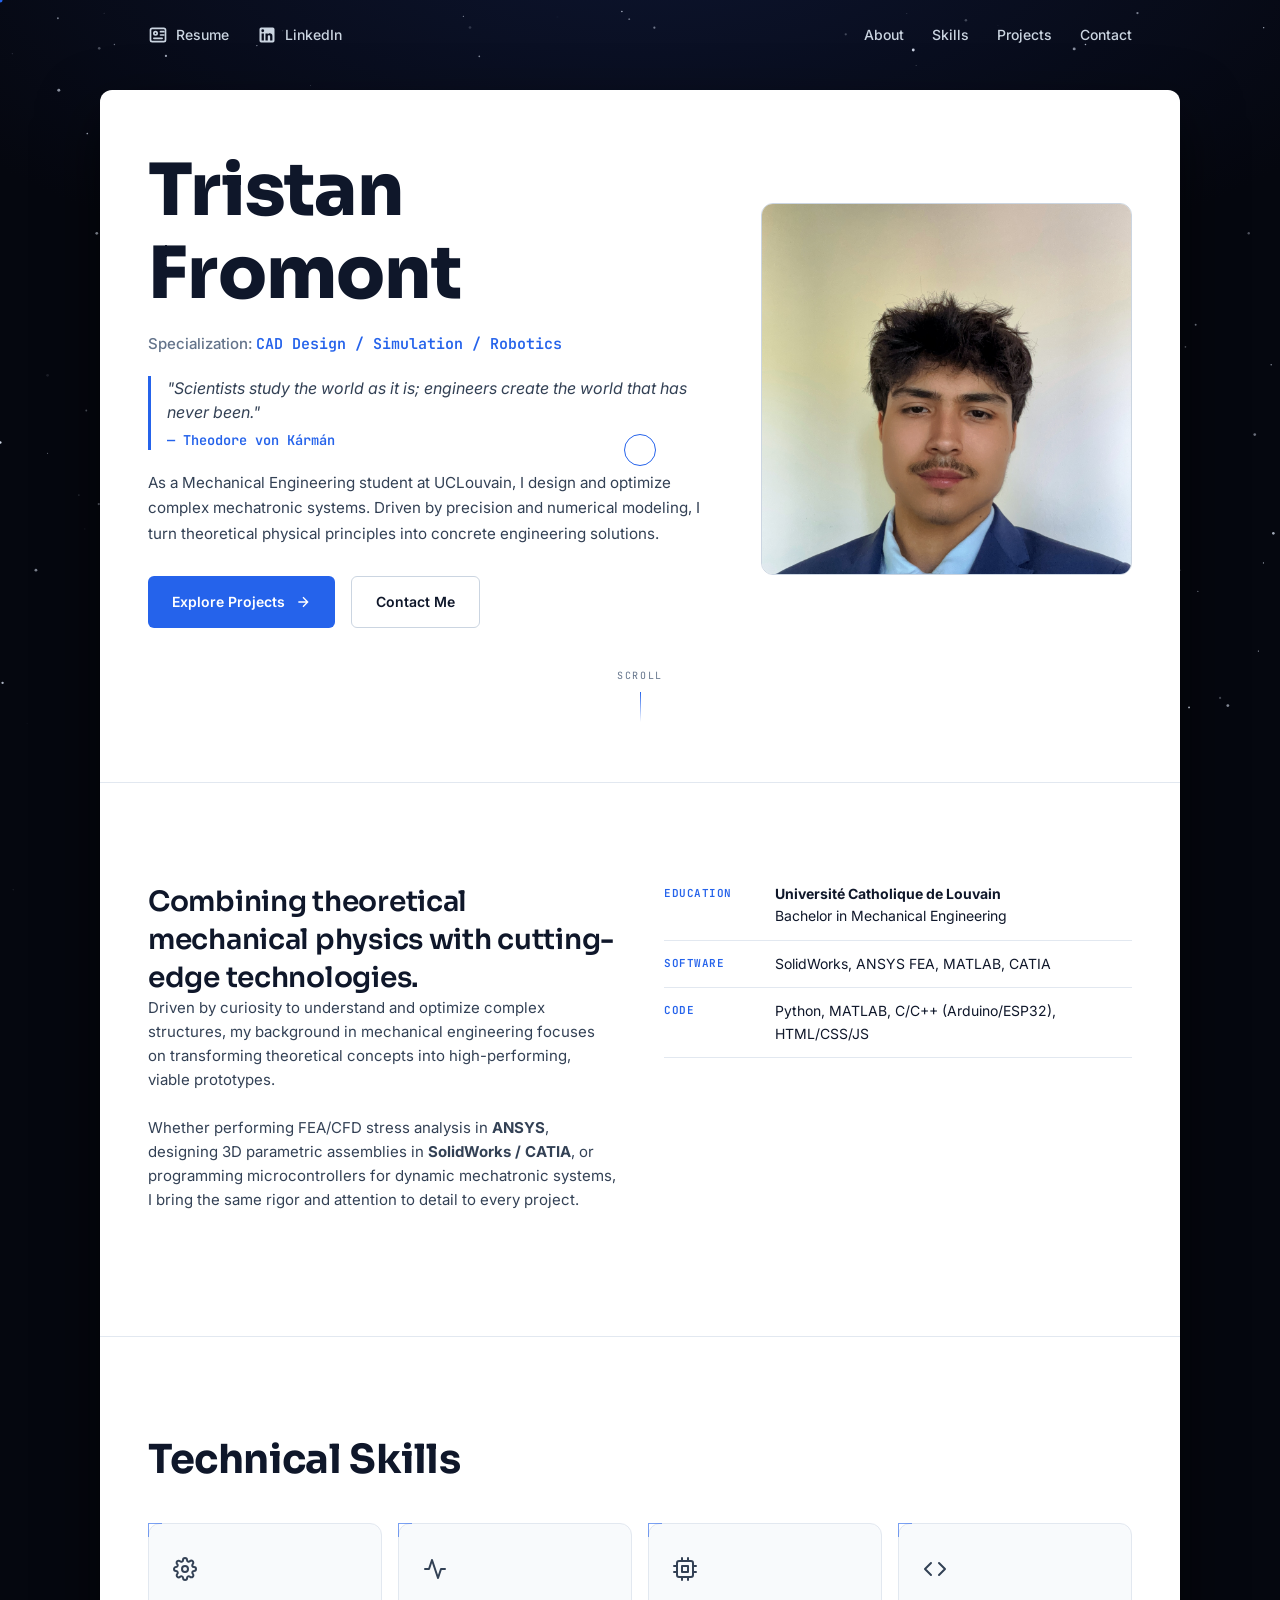
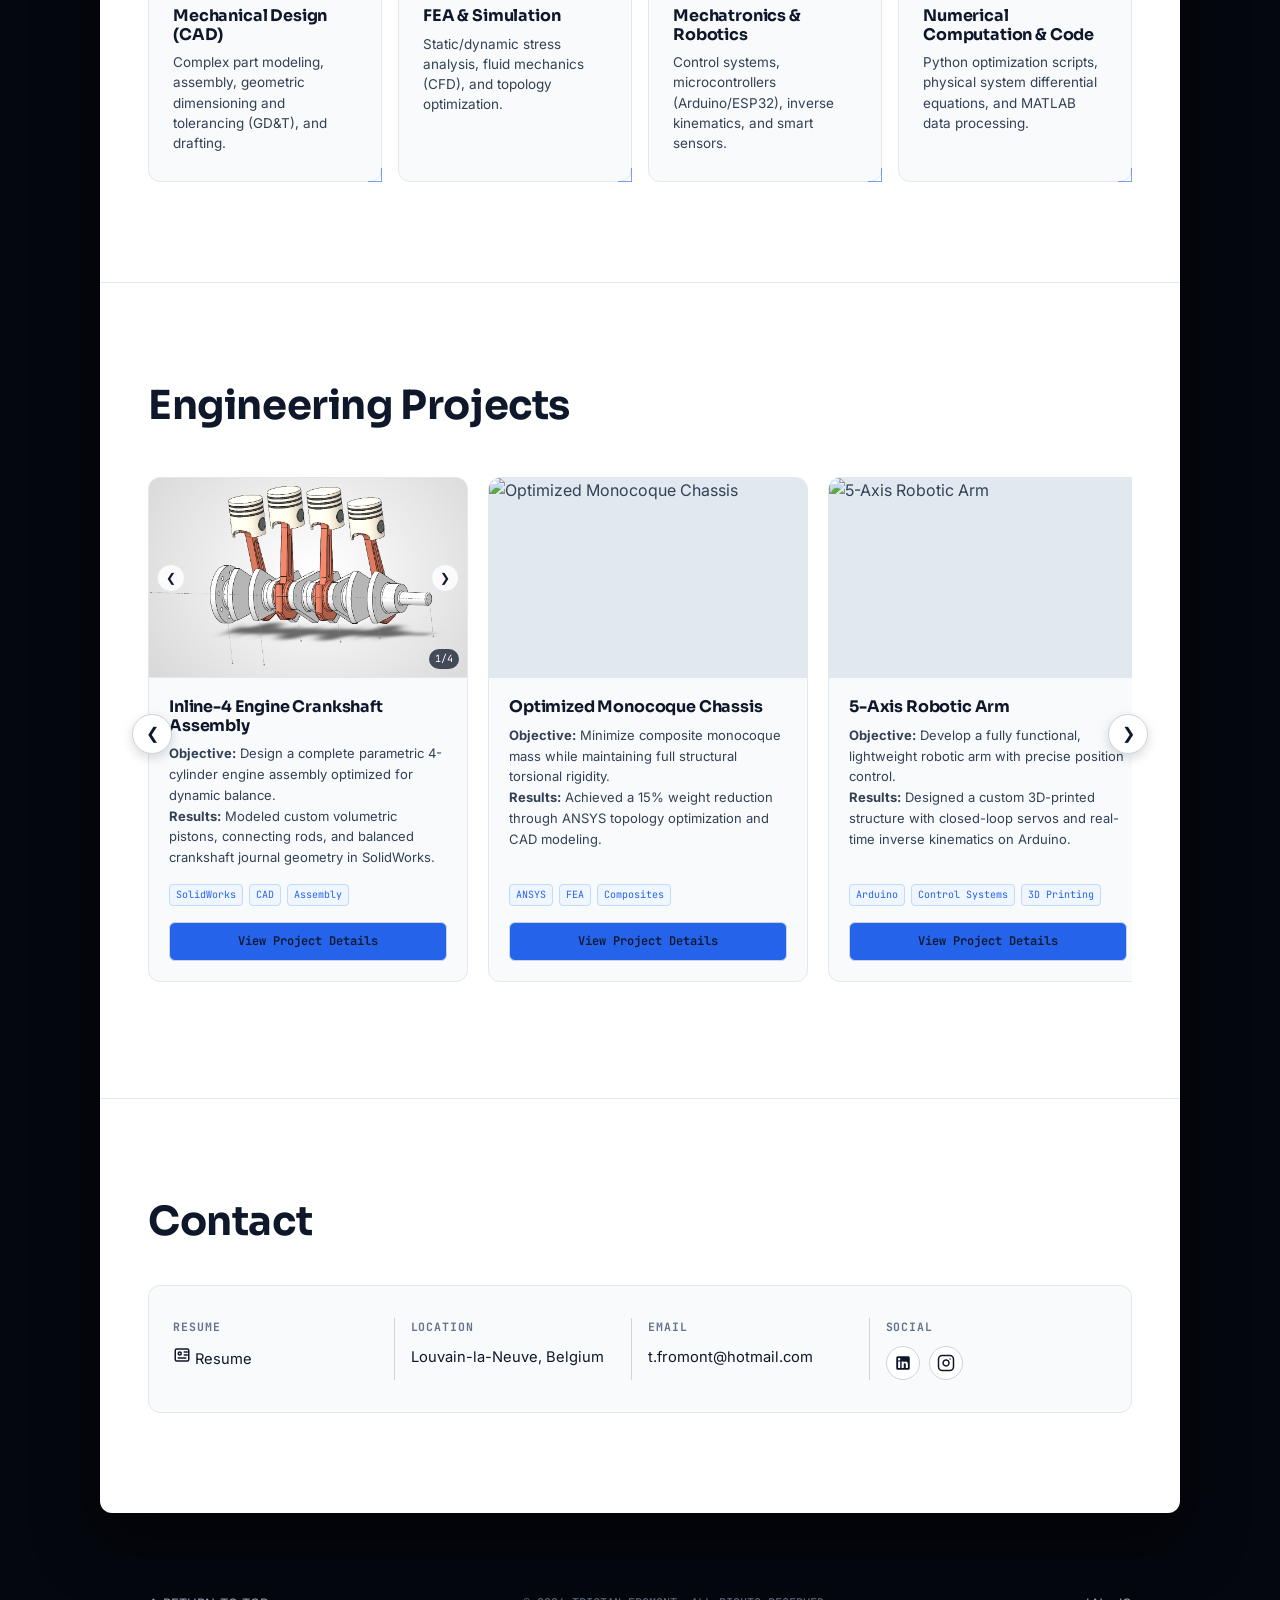
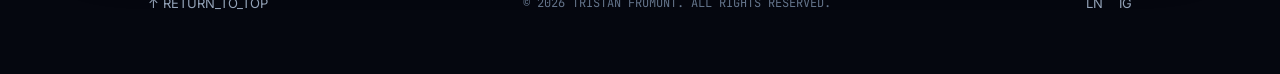
==== commit 678abcc6: "Update index.html" ====
--- a/index.html
+++ b/index.html
@@ -104,7 +104,7 @@
                     <div class="corner corner--bl"></div>
                     <div class="corner corner--br"></div>
 
-                    <img src="assets/projects/PhotoMoi.JPG" alt="Tristan Fromont" class="hero__profile-img">
+                    <img src="https://tristanfro.github.io/TristanFromont-Portfolio/assets/projects/PhotoMoi.JPG" alt="Tristan Fromont" class="hero__profile-img">
                 </div>
             </div>
         </div>
@@ -386,4 +386,4 @@
 
 <script src="js/script.js"></script>
 </body>
-</html>+</html>
